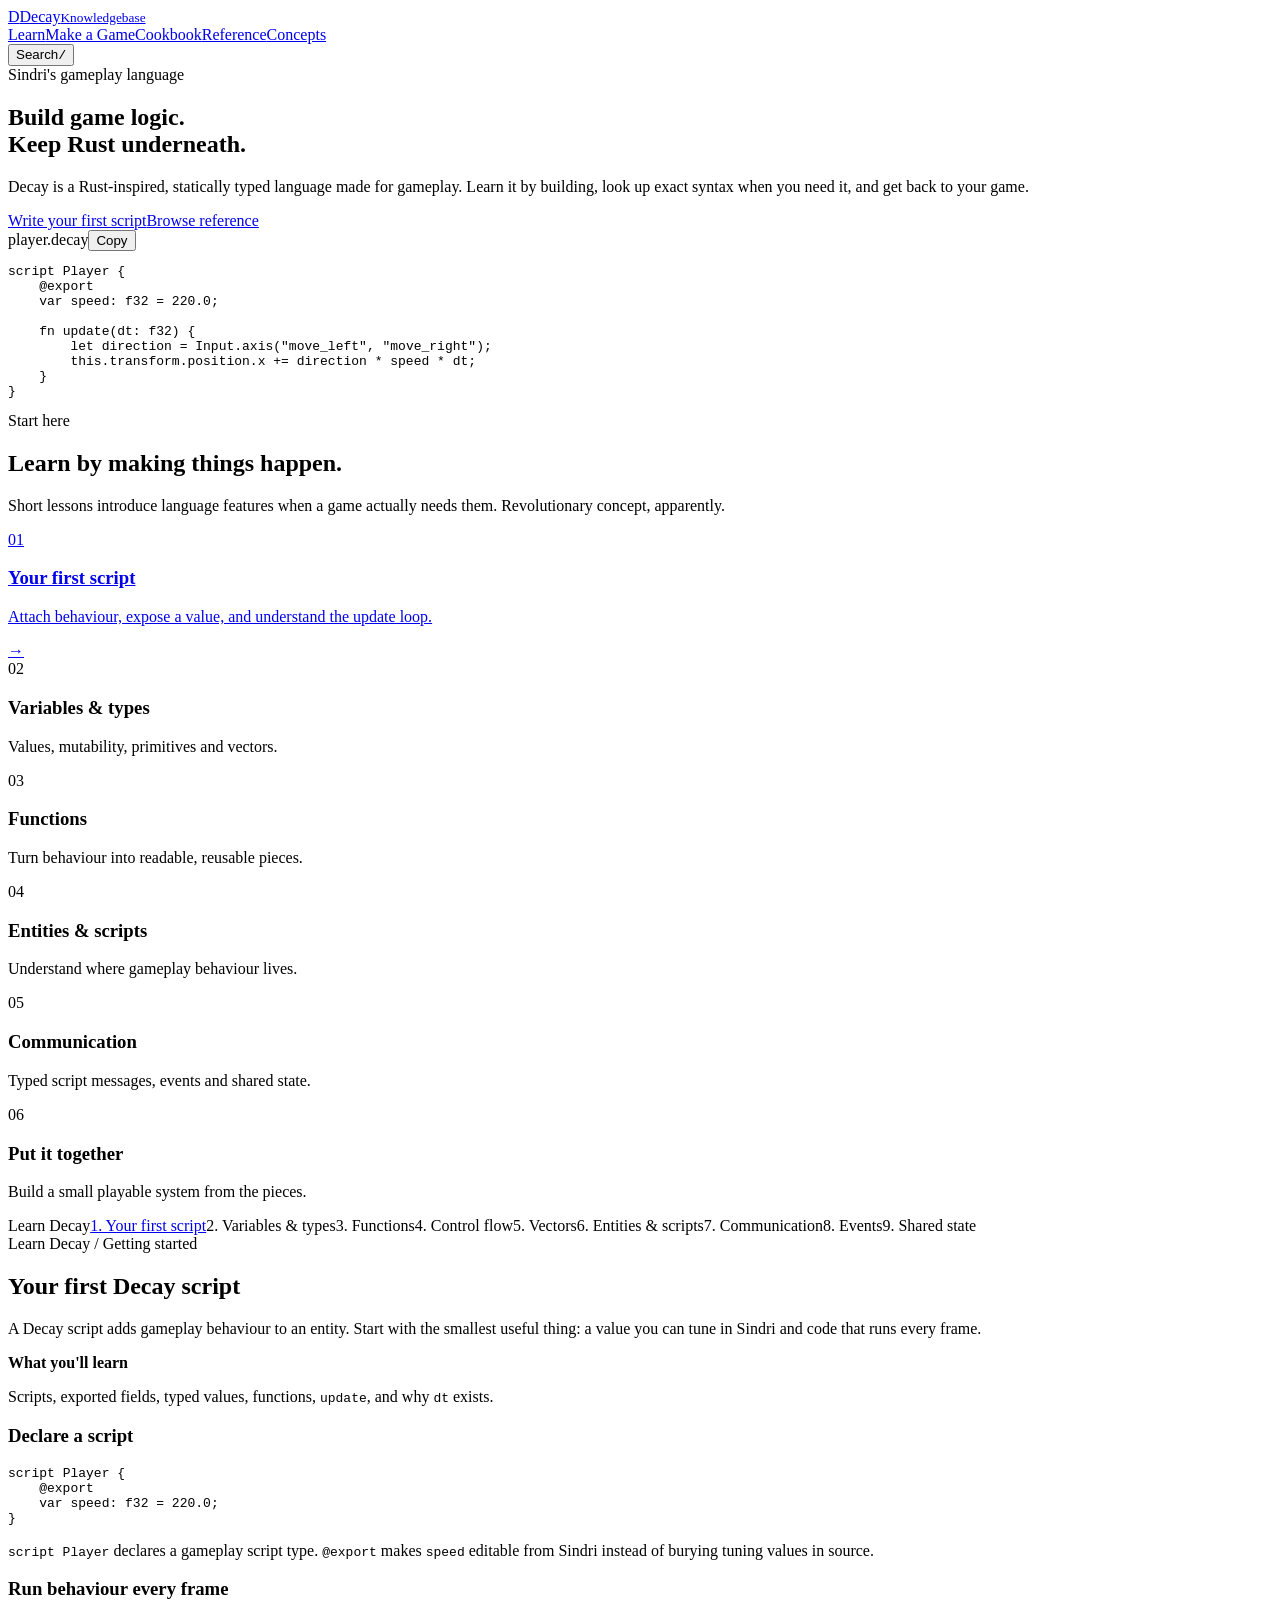
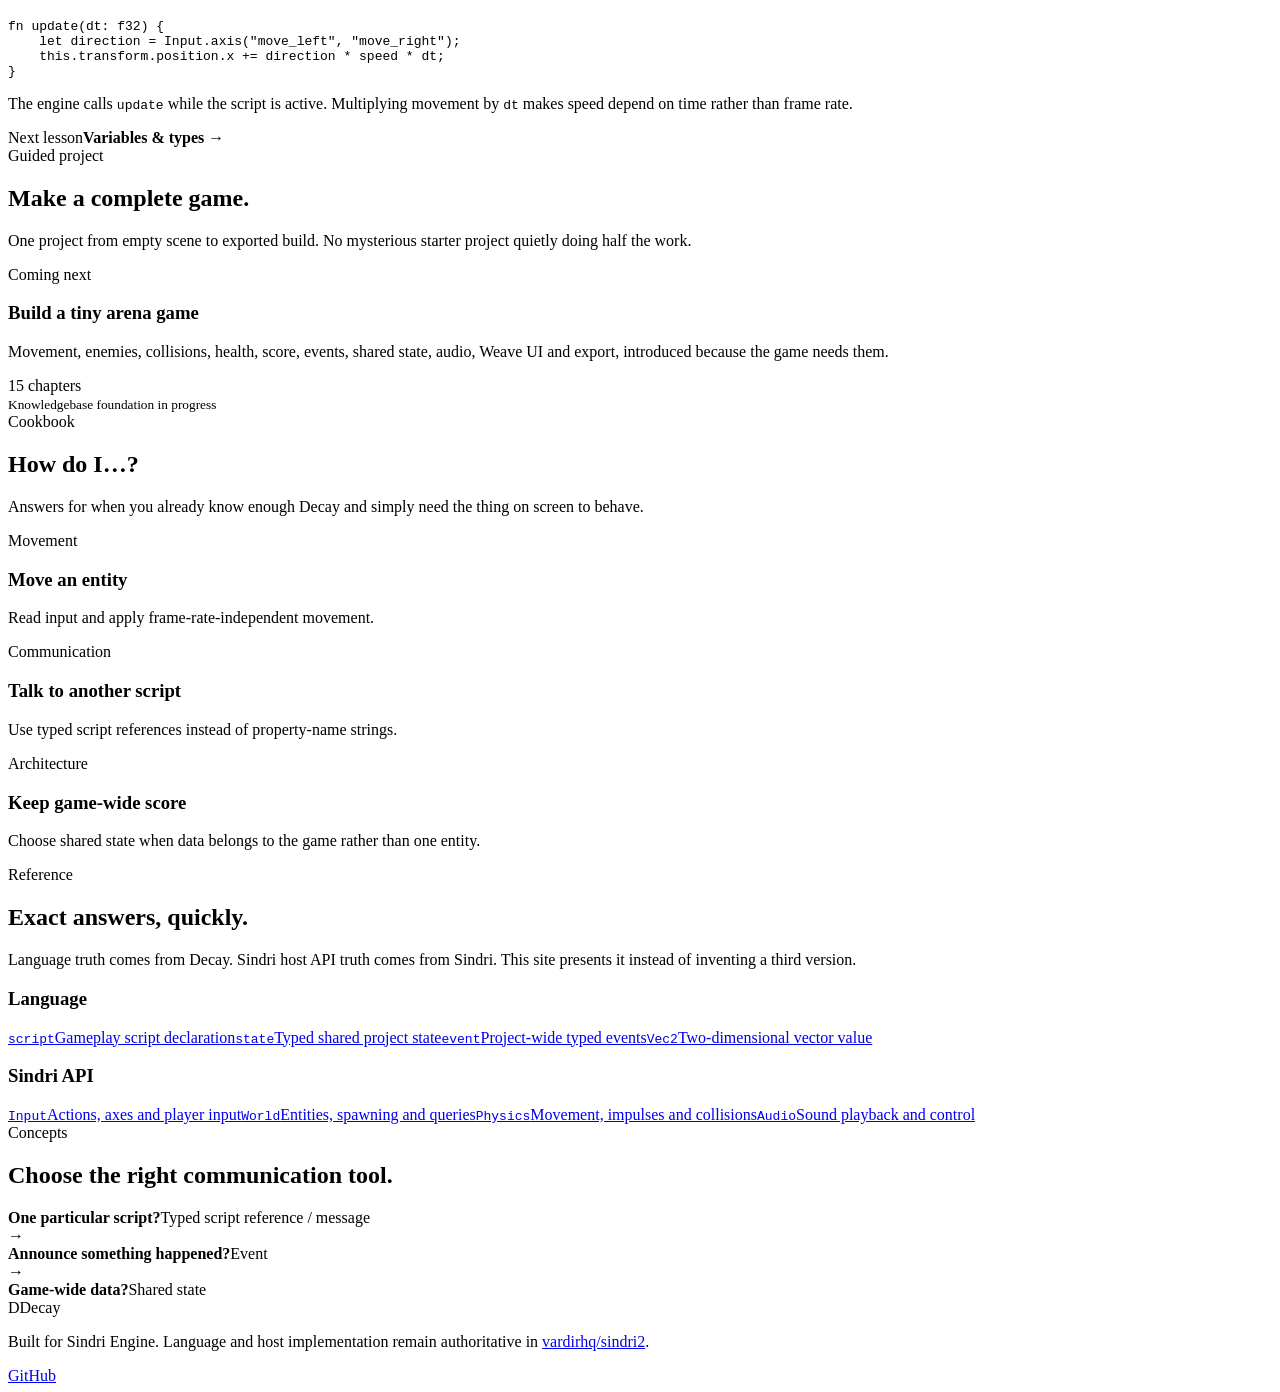
==== index.html @ e2dadb72 "feat: add Decay knowledgebase site shell" ====
<!doctype html>
<html lang="en">
<head>
  <meta charset="utf-8">
  <meta name="viewport" content="width=device-width,initial-scale=1">
  <meta name="description" content="Learn Decay, Sindri Engine's Rust-inspired, statically typed gameplay language.">
  <meta name="theme-color" content="#0b0d12">
  <link rel="canonical" href="https://decay.vardir.no/">
  <link rel="stylesheet" href="./assets/site.css">
  <title>Decay Knowledgebase</title>
</head>
<body>
<header class="topbar">
  <a class="brand" href="#home" aria-label="Decay home"><span class="mark">D</span><span>Decay</span><small>Knowledgebase</small></a>
  <nav aria-label="Primary"><a href="#learn">Learn</a><a href="#game">Make a Game</a><a href="#cookbook">Cookbook</a><a href="#reference">Reference</a><a href="#concepts">Concepts</a></nav>
  <button class="search-trigger" id="searchTrigger" aria-label="Search documentation"><span>Search</span><kbd>/</kbd></button>
</header>

<main>
<section class="hero" id="home">
  <div class="eyebrow">Sindri's gameplay language</div>
  <h1>Build game logic.<br><span>Keep Rust underneath.</span></h1>
  <p class="lede">Decay is a Rust-inspired, statically typed language made for gameplay. Learn it by building, look up exact syntax when you need it, and get back to your game.</p>
  <div class="actions"><a class="button primary" href="#first-script">Write your first script</a><a class="button" href="#reference">Browse reference</a></div>
  <div class="code-window" aria-label="Decay example">
    <div class="code-head"><span>player.decay</span><button data-copy="heroCode">Copy</button></div>
    <pre id="heroCode"><code><span class="kw">script</span> <span class="type">Player</span> {
    <span class="attr">@export</span>
    <span class="kw">var</span> speed: <span class="type">f32</span> = <span class="num">220.0</span>;

    <span class="kw">fn</span> update(dt: <span class="type">f32</span>) {
        <span class="kw">let</span> direction = Input.axis(<span class="str">"move_left"</span>, <span class="str">"move_right"</span>);
        this.transform.position.x += direction * speed * dt;
    }
}</code></pre>
  </div>
</section>

<section class="path-section" id="learn">
  <div class="section-heading"><div><span class="kicker">Start here</span><h2>Learn by making things happen.</h2></div><p>Short lessons introduce language features when a game actually needs them. Revolutionary concept, apparently.</p></div>
  <div class="lesson-grid">
    <a class="lesson featured" href="#first-script"><span class="lesson-no">01</span><div><h3>Your first script</h3><p>Attach behaviour, expose a value, and understand the update loop.</p></div><span class="arrow">→</span></a>
    <article class="lesson"><span class="lesson-no">02</span><div><h3>Variables & types</h3><p>Values, mutability, primitives and vectors.</p></div></article>
    <article class="lesson"><span class="lesson-no">03</span><div><h3>Functions</h3><p>Turn behaviour into readable, reusable pieces.</p></div></article>
    <article class="lesson"><span class="lesson-no">04</span><div><h3>Entities & scripts</h3><p>Understand where gameplay behaviour lives.</p></div></article>
    <article class="lesson"><span class="lesson-no">05</span><div><h3>Communication</h3><p>Typed script messages, events and shared state.</p></div></article>
    <article class="lesson"><span class="lesson-no">06</span><div><h3>Put it together</h3><p>Build a small playable system from the pieces.</p></div></article>
  </div>
</section>

<section class="article-shell" id="first-script">
  <aside><span class="aside-title">Learn Decay</span><a class="active" href="#first-script">1. Your first script</a><span>2. Variables & types</span><span>3. Functions</span><span>4. Control flow</span><span>5. Vectors</span><span>6. Entities & scripts</span><span>7. Communication</span><span>8. Events</span><span>9. Shared state</span></aside>
  <article class="doc">
    <div class="crumb">Learn Decay <span>/</span> Getting started</div>
    <h2>Your first Decay script</h2>
    <p class="intro">A Decay script adds gameplay behaviour to an entity. Start with the smallest useful thing: a value you can tune in Sindri and code that runs every frame.</p>
    <div class="callout"><strong>What you'll learn</strong><p>Scripts, exported fields, typed values, functions, <code>update</code>, and why <code>dt</code> exists.</p></div>
    <h3>Declare a script</h3>
    <pre><code><span class="kw">script</span> <span class="type">Player</span> {
    <span class="attr">@export</span>
    <span class="kw">var</span> speed: <span class="type">f32</span> = <span class="num">220.0</span>;
}</code></pre>
    <p><code>script Player</code> declares a gameplay script type. <code>@export</code> makes <code>speed</code> editable from Sindri instead of burying tuning values in source.</p>
    <h3>Run behaviour every frame</h3>
    <pre><code><span class="kw">fn</span> update(dt: <span class="type">f32</span>) {
    <span class="kw">let</span> direction = Input.axis(<span class="str">"move_left"</span>, <span class="str">"move_right"</span>);
    this.transform.position.x += direction * speed * dt;
}</code></pre>
    <p>The engine calls <code>update</code> while the script is active. Multiplying movement by <code>dt</code> makes speed depend on time rather than frame rate.</p>
    <div class="next"><span>Next lesson</span><strong>Variables & types →</strong></div>
  </article>
</section>

<section class="cards-section" id="game">
  <div class="section-heading"><div><span class="kicker">Guided project</span><h2>Make a complete game.</h2></div><p>One project from empty scene to exported build. No mysterious starter project quietly doing half the work.</p></div>
  <div class="big-card"><div><span class="badge">Coming next</span><h3>Build a tiny arena game</h3><p>Movement, enemies, collisions, health, score, events, shared state, audio, Weave UI and export, introduced because the game needs them.</p></div><div class="progress"><span>15 chapters</span><div><i style="width:13%"></i></div><small>Knowledgebase foundation in progress</small></div></div>
</section>

<section class="cards-section" id="cookbook">
  <div class="section-heading"><div><span class="kicker">Cookbook</span><h2>How do I…?</h2></div><p>Answers for when you already know enough Decay and simply need the thing on screen to behave.</p></div>
  <div class="recipe-grid"><article><span>Movement</span><h3>Move an entity</h3><p>Read input and apply frame-rate-independent movement.</p></article><article><span>Communication</span><h3>Talk to another script</h3><p>Use typed script references instead of property-name strings.</p></article><article><span>Architecture</span><h3>Keep game-wide score</h3><p>Choose shared state when data belongs to the game rather than one entity.</p></article></div>
</section>

<section class="reference-section" id="reference">
  <div class="section-heading"><div><span class="kicker">Reference</span><h2>Exact answers, quickly.</h2></div><p>Language truth comes from Decay. Sindri host API truth comes from Sindri. This site presents it instead of inventing a third version.</p></div>
  <div class="ref-columns"><div><h3>Language</h3><a href="#ref-script"><code>script</code><span>Gameplay script declaration</span></a><a href="#reference"><code>state</code><span>Typed shared project state</span></a><a href="#reference"><code>event</code><span>Project-wide typed events</span></a><a href="#reference"><code>Vec2</code><span>Two-dimensional vector value</span></a></div><div><h3>Sindri API</h3><a href="#reference"><code>Input</code><span>Actions, axes and player input</span></a><a href="#reference"><code>World</code><span>Entities, spawning and queries</span></a><a href="#reference"><code>Physics</code><span>Movement, impulses and collisions</span></a><a href="#reference"><code>Audio</code><span>Sound playback and control</span></a></div></div>
</section>

<section class="concept-section" id="concepts">
  <span class="kicker">Concepts</span><h2>Choose the right communication tool.</h2><div class="decision"><div><strong>One particular script?</strong><span>Typed script reference / message</span></div><b>→</b><div><strong>Announce something happened?</strong><span>Event</span></div><b>→</b><div><strong>Game-wide data?</strong><span>Shared state</span></div></div>
</section>
</main>

<footer><div class="brand"><span class="mark">D</span><span>Decay</span></div><p>Built for Sindri Engine. Language and host implementation remain authoritative in <a href="https://github.com/vardirhq/sindri2">vardirhq/sindri2</a>.</p><a href="https://github.com/vardirhq/decay-knowledge">GitHub</a></footer>

<dialog id="searchDialog"><form method="dialog" class="search-box"><div class="search-input"><span>⌕</span><input id="searchInput" autocomplete="off" placeholder="Search Decay…"><button aria-label="Close">Esc</button></div><div id="searchResults" class="search-results"></div></form></dialog>
<script src="./assets/site.js"></script>
</body>
</html>
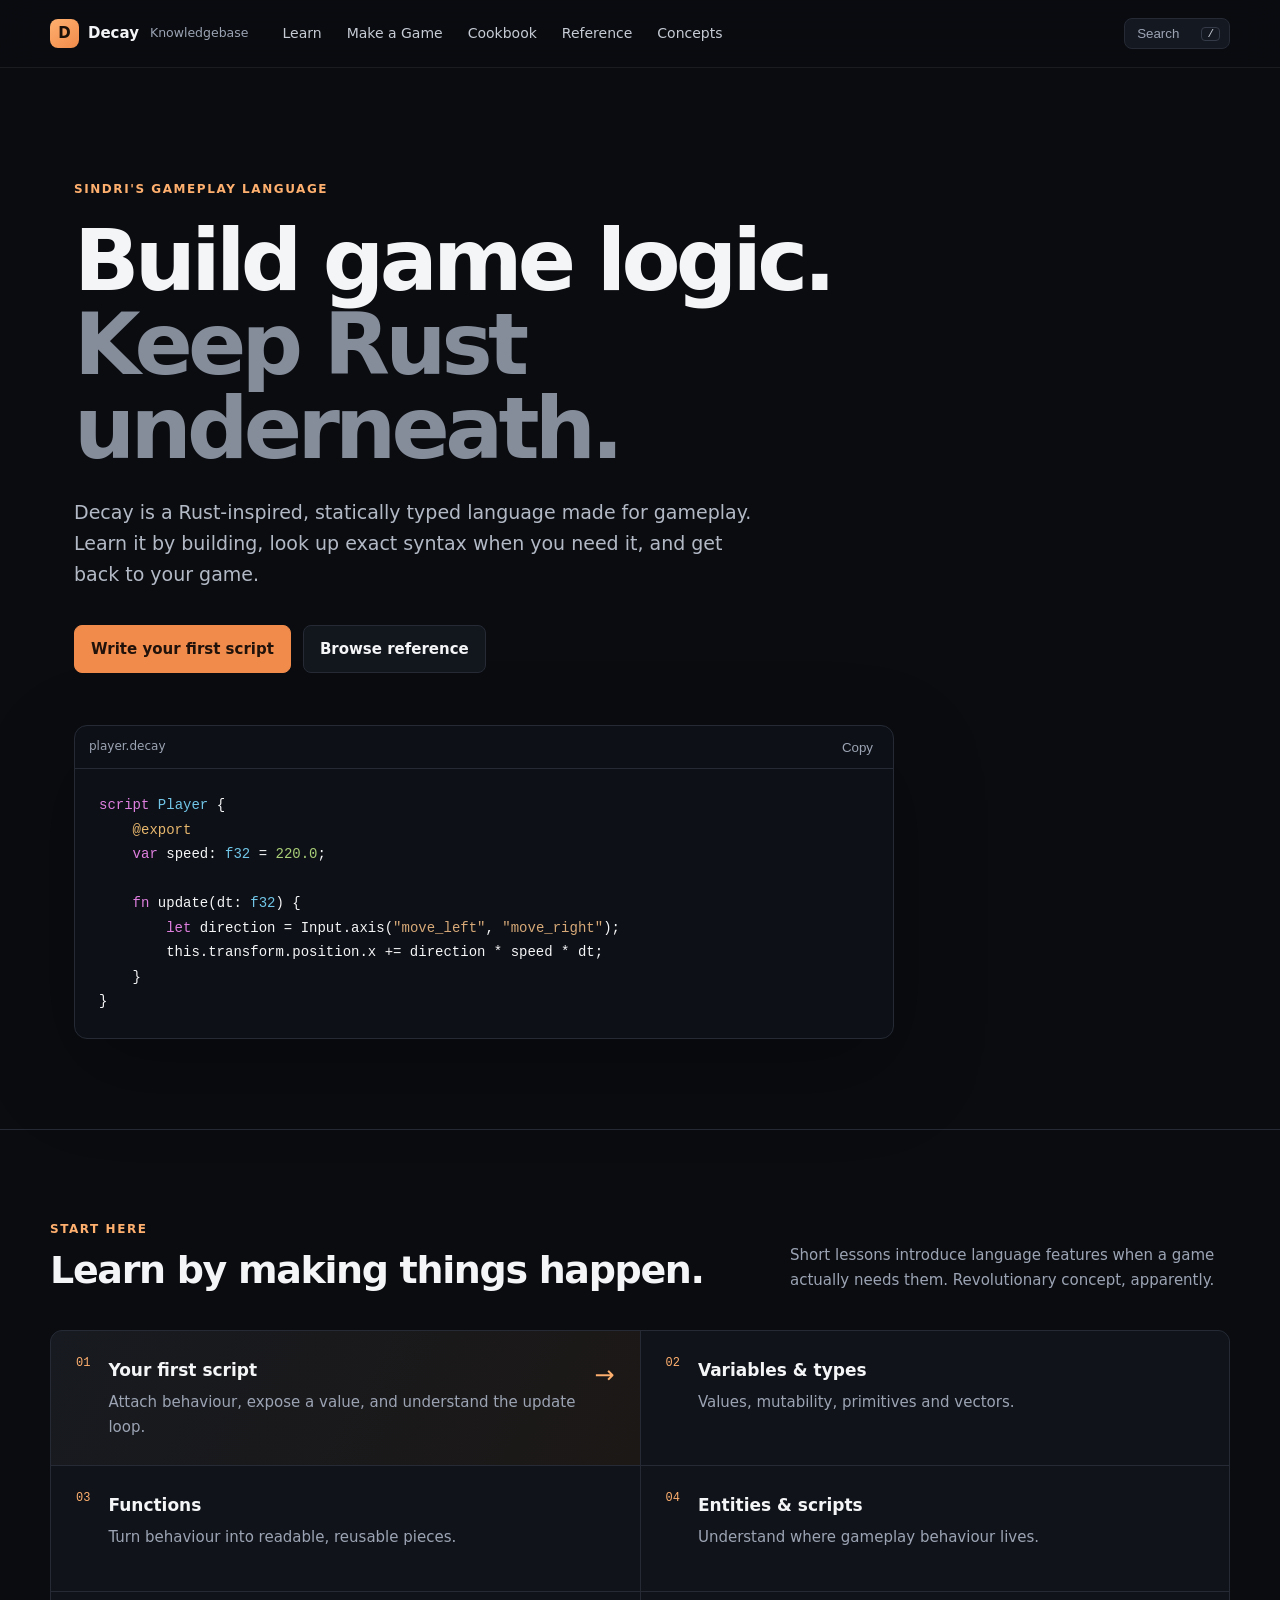
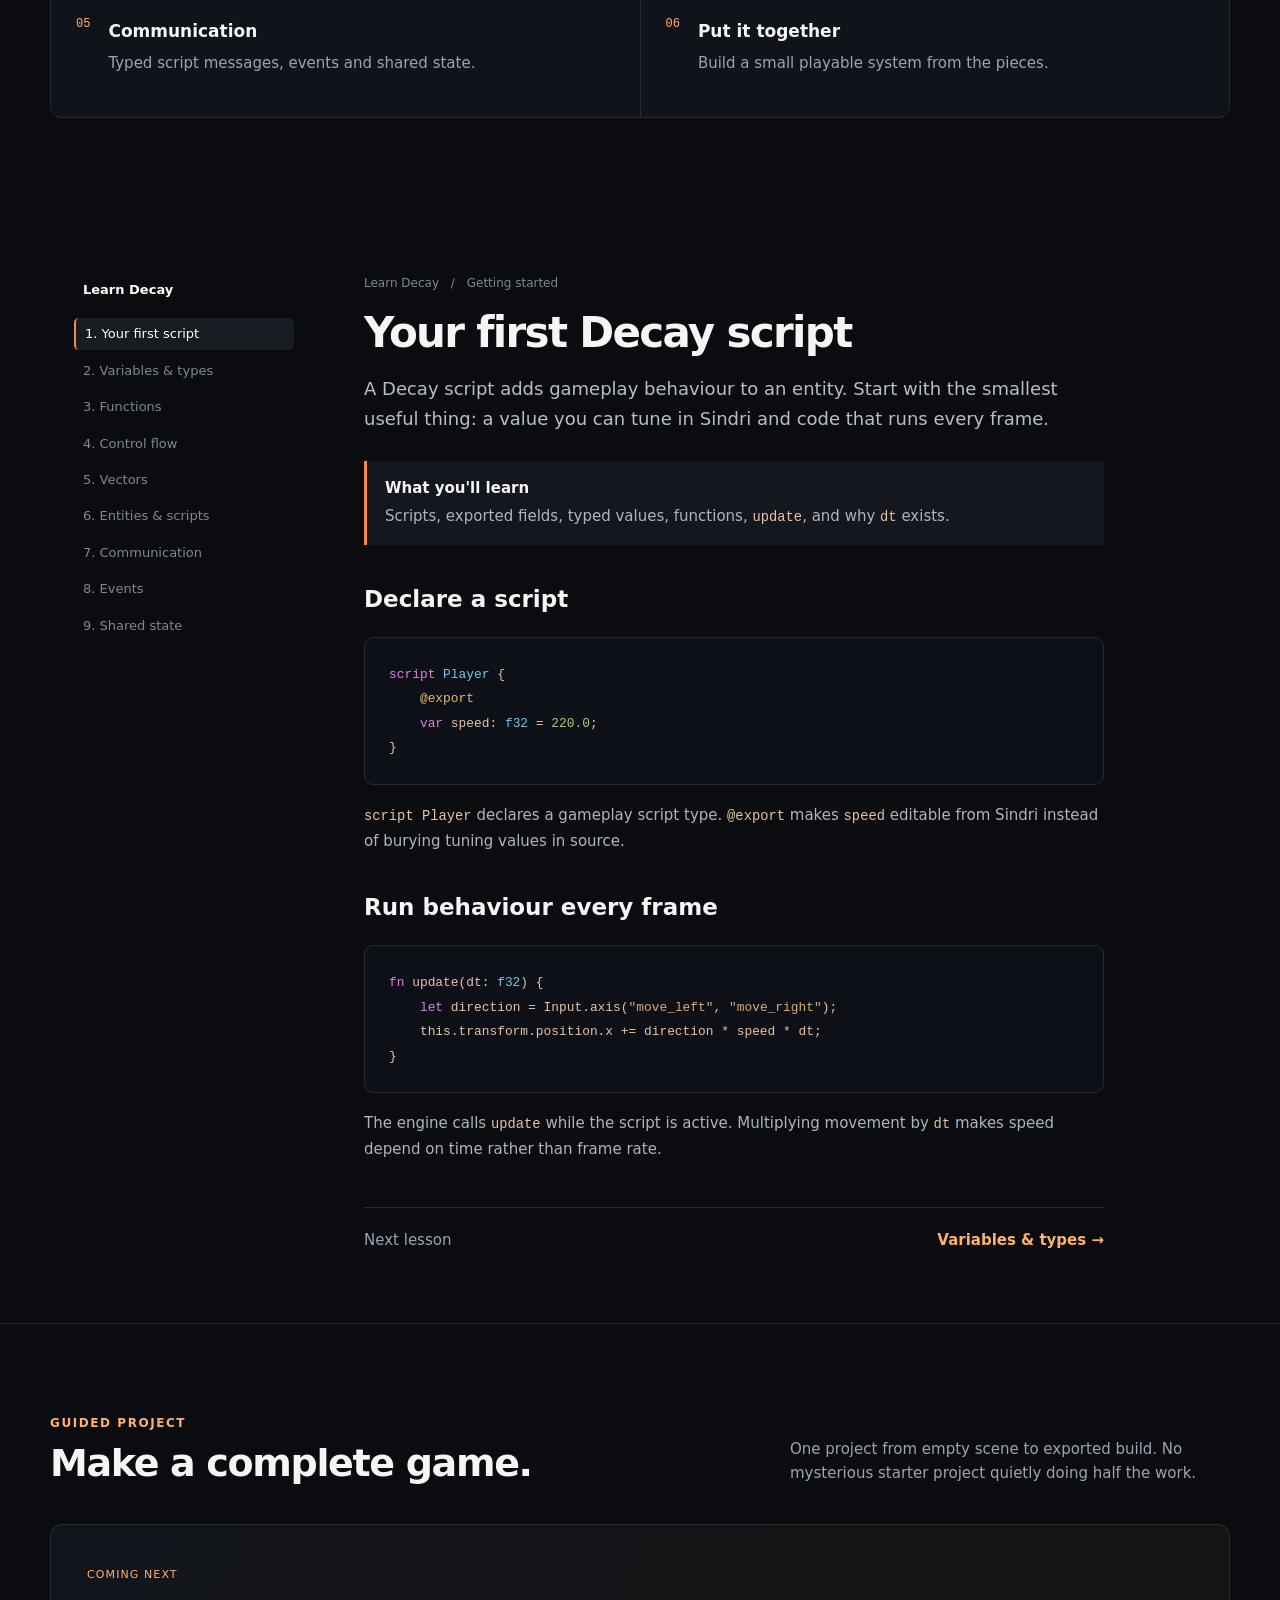
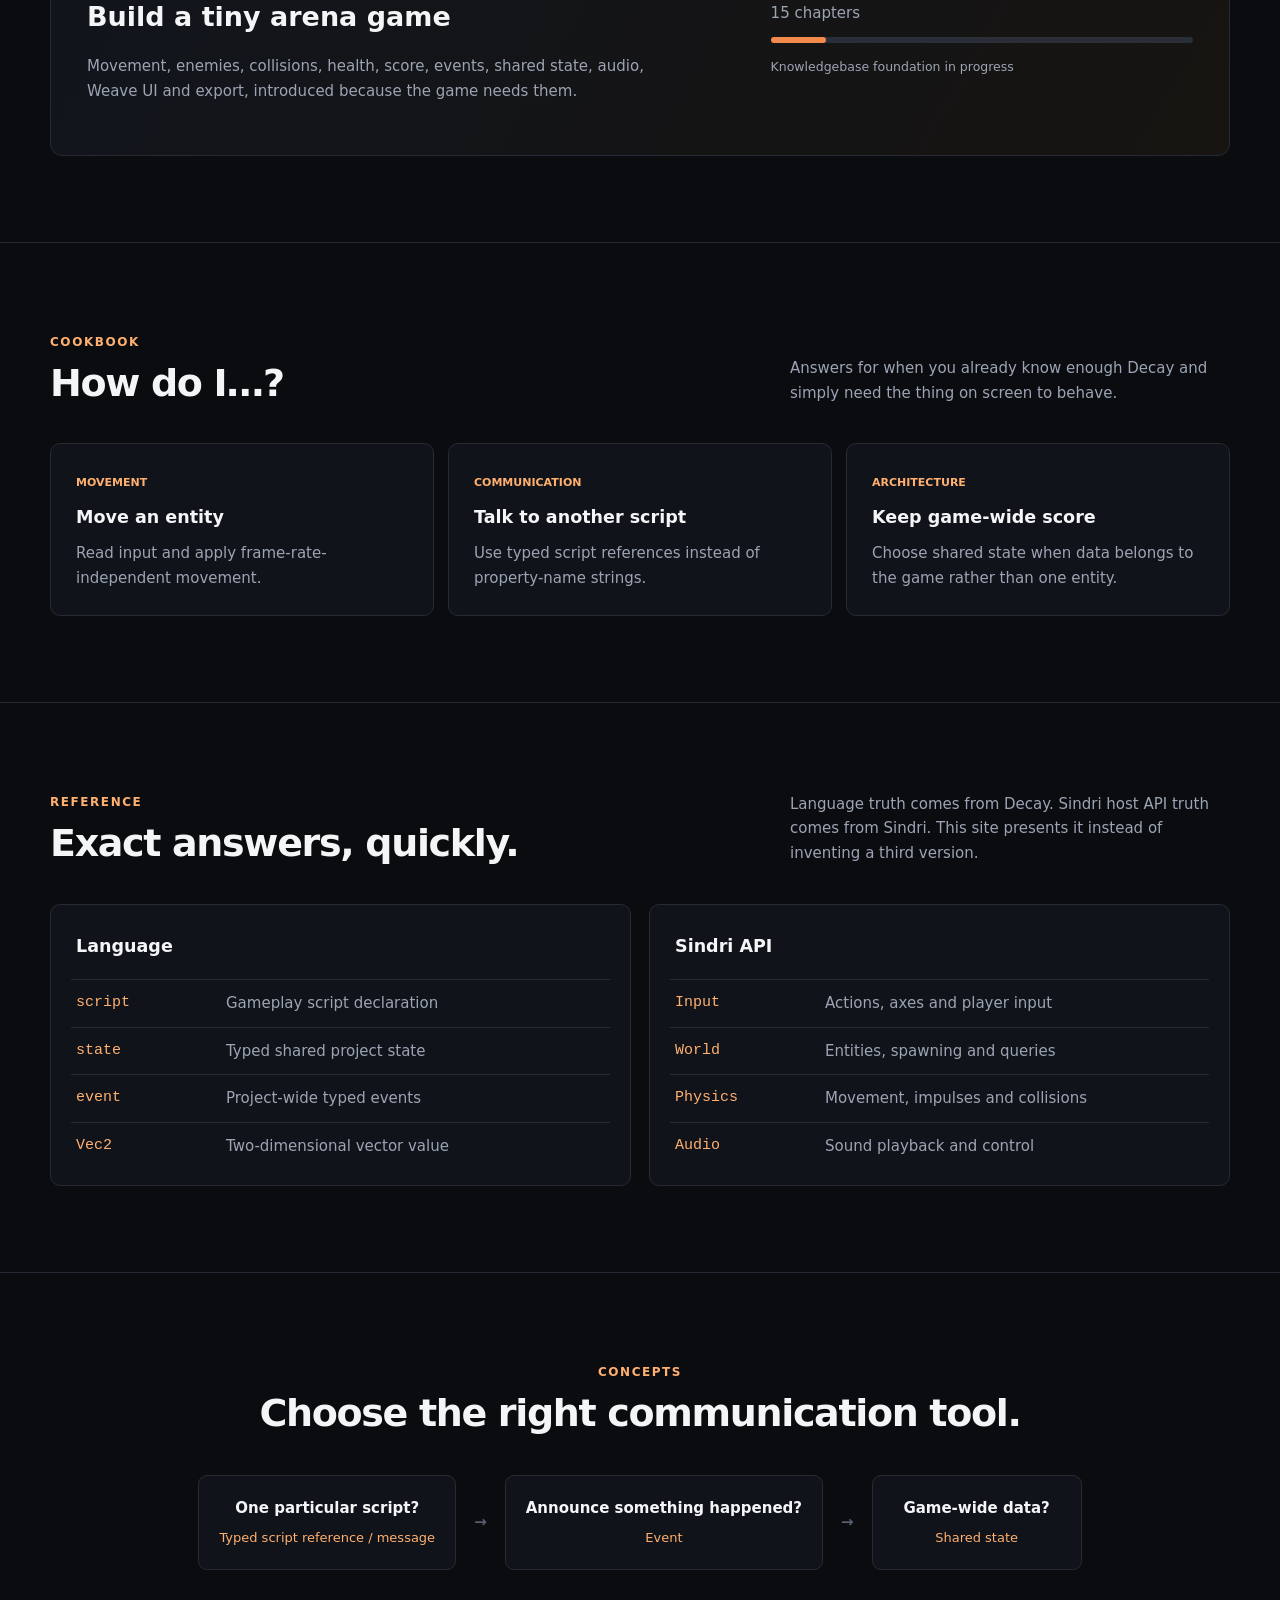
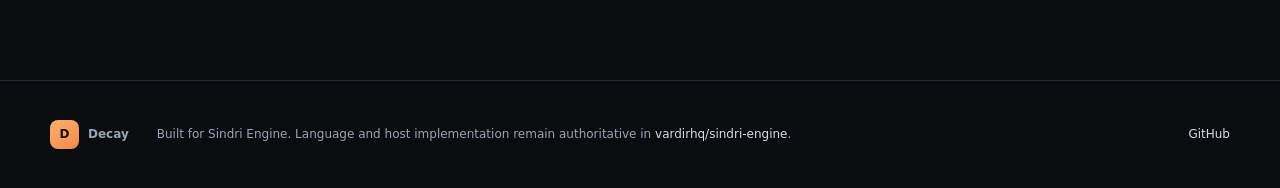
==== commit f84c6869: "fix: update Sindri repository link" ====
--- a/index.html
+++ b/index.html
@@ -91,7 +91,7 @@
 </section>
 </main>
 
-<footer><div class="brand"><span class="mark">D</span><span>Decay</span></div><p>Built for Sindri Engine. Language and host implementation remain authoritative in <a href="https://github.com/vardirhq/sindri2">vardirhq/sindri2</a>.</p><a href="https://github.com/vardirhq/decay-knowledge">GitHub</a></footer>
+<footer><div class="brand"><span class="mark">D</span><span>Decay</span></div><p>Built for Sindri Engine. Language and host implementation remain authoritative in <a href="https://github.com/vardirhq/sindri-engine">vardirhq/sindri-engine</a>.</p><a href="https://github.com/vardirhq/decay-knowledge">GitHub</a></footer>
 
 <dialog id="searchDialog"><form method="dialog" class="search-box"><div class="search-input"><span>⌕</span><input id="searchInput" autocomplete="off" placeholder="Search Decay…"><button aria-label="Close">Esc</button></div><div id="searchResults" class="search-results"></div></form></dialog>
 <script src="./assets/site.js"></script>
--- a/assets/site.css
+++ b/assets/site.css
@@ -0,0 +1 @@
+:root{--bg:#0a0c10;--panel:#101319;--panel2:#151922;--line:#252a35;--text:#f4f5f7;--muted:#9ca4b4;--accent:#f08b4b;--accent2:#ffb06f;--code:#0d1016;--max:1180px}*{box-sizing:border-box}html{scroll-behavior:smooth;scroll-padding-top:84px}body{margin:0;background:var(--bg);color:var(--text);font:15px/1.65 Inter,ui-sans-serif,system-ui,-apple-system,BlinkMacSystemFont,"Segoe UI",sans-serif}a{color:inherit;text-decoration:none}code,pre,kbd{font-family:"SFMono-Regular",Consolas,"Liberation Mono",monospace}.topbar{height:68px;position:sticky;top:0;z-index:20;display:flex;align-items:center;gap:34px;padding:0 max(24px,calc((100vw - var(--max))/2));background:rgba(10,12,16,.88);backdrop-filter:blur(18px);border-bottom:1px solid rgba(255,255,255,.07)}.brand{display:flex;align-items:center;gap:9px;font-weight:720;white-space:nowrap}.brand small{font-weight:500;color:var(--muted);padding-left:2px}.mark{display:grid;place-items:center;width:29px;height:29px;border-radius:8px;background:linear-gradient(145deg,var(--accent2),var(--accent));color:#1c1008;font-weight:900}.topbar nav{display:flex;gap:25px;color:#c6cbd4;font-size:14px;flex:1}.topbar nav a:hover{color:#fff}.search-trigger{display:flex;align-items:center;gap:22px;background:#141821;border:1px solid var(--line);color:var(--muted);border-radius:8px;padding:7px 9px 7px 12px;cursor:pointer}.search-trigger kbd{font-size:11px;border:1px solid #343a47;border-radius:4px;padding:0 5px;color:#c9ced7}.hero{max-width:var(--max);margin:auto;padding:112px 24px 90px;position:relative}.eyebrow,.kicker{color:var(--accent2);font-size:12px;font-weight:800;letter-spacing:.13em;text-transform:uppercase}.hero h1{font-size:clamp(48px,7vw,86px);line-height:.98;letter-spacing:-.055em;margin:18px 0 26px;max-width:950px}.hero h1 span{color:#858d9b}.lede{max-width:680px;color:#b3bac6;font-size:19px;line-height:1.65}.actions{display:flex;gap:12px;margin:34px 0 52px}.button{padding:11px 16px;border:1px solid var(--line);border-radius:8px;background:#12161d;font-weight:700}.button.primary{background:var(--accent);border-color:var(--accent);color:#21130b}.code-window{max-width:820px;border:1px solid var(--line);border-radius:13px;overflow:hidden;background:var(--code);box-shadow:0 30px 90px rgba(0,0,0,.3)}.code-head{height:43px;display:flex;align-items:center;justify-content:space-between;padding:0 14px;border-bottom:1px solid var(--line);color:var(--muted);font-size:12px}.code-head button{background:none;border:0;color:var(--muted);cursor:pointer}.code-window pre,.doc pre{margin:0;padding:24px;overflow:auto;font-size:14px;line-height:1.75}.kw{color:#df7fdf}.type{color:#71c6e8}.attr{color:#e8b76e}.num{color:#a9ce78}.str{color:#d7a978}.path-section,.cards-section,.reference-section,.concept-section{padding:86px max(24px,calc((100vw - var(--max))/2));border-top:1px solid var(--line)}.section-heading{display:flex;justify-content:space-between;align-items:end;gap:40px;margin-bottom:38px}.section-heading h2,.concept-section h2{font-size:38px;line-height:1.15;letter-spacing:-.035em;margin:8px 0 0}.section-heading>p{max-width:440px;color:var(--muted);margin:0}.lesson-grid{display:grid;grid-template-columns:repeat(2,1fr);gap:1px;background:var(--line);border:1px solid var(--line);border-radius:12px;overflow:hidden}.lesson{display:flex;gap:18px;min-height:125px;padding:25px;background:var(--panel)}.lesson.featured{background:linear-gradient(120deg,#171a20,#1c1816)}.lesson-no{font:12px monospace;color:var(--accent2)}.lesson h3{margin:0 0 6px;font-size:17px}.lesson p{margin:0;color:var(--muted)}.lesson .arrow{margin-left:auto;font-size:24px;color:var(--accent2)}.article-shell{max-width:var(--max);margin:70px auto;display:grid;grid-template-columns:220px minmax(0,740px);gap:70px;padding:0 24px}.article-shell aside{display:flex;flex-direction:column;gap:5px;position:sticky;top:96px;align-self:start;color:#7f8796;font-size:13px}.article-shell aside a,.article-shell aside span{padding:5px 9px;border-radius:5px}.article-shell aside .active{background:#171b22;color:#fff;border-left:2px solid var(--accent)}.aside-title{color:#fff!important;font-weight:800;margin-bottom:8px}.doc .crumb{font-size:12px;color:#7e8795}.crumb span{margin:0 8px}.doc h2{font-size:42px;letter-spacing:-.04em;line-height:1.1;margin:16px 0}.doc .intro{font-size:18px;color:#b8bec8}.doc h3{font-size:23px;margin:36px 0 12px}.doc p{color:#aeb5c1}.doc code{font-size:.92em;color:#e6c3a8}.doc pre{border:1px solid var(--line);border-radius:9px;background:var(--code);margin:18px 0}.callout{border-left:3px solid var(--accent);background:#14171d;padding:15px 18px;margin:28px 0}.callout p{margin:3px 0 0}.next{display:flex;justify-content:space-between;border-top:1px solid var(--line);margin-top:45px;padding-top:20px;color:var(--muted)}.next strong{color:var(--accent2)}.big-card{display:grid;grid-template-columns:1.5fr 1fr;gap:50px;padding:36px;border:1px solid var(--line);border-radius:12px;background:linear-gradient(120deg,#11151c,#171411)}.big-card h3{font-size:27px;margin:9px 0}.big-card p{color:var(--muted);max-width:600px}.badge{font-size:11px;text-transform:uppercase;letter-spacing:.1em;color:var(--accent2)}.progress{align-self:center;color:var(--muted)}.progress>div{height:6px;background:#292e38;border-radius:9px;margin:11px 0}.progress i{display:block;height:100%;background:var(--accent);border-radius:9px}.recipe-grid{display:grid;grid-template-columns:repeat(3,1fr);gap:14px}.recipe-grid article{padding:25px;border:1px solid var(--line);border-radius:10px;background:var(--panel)}.recipe-grid span{font-size:11px;color:var(--accent2);text-transform:uppercase;font-weight:800}.recipe-grid h3{margin:9px 0}.recipe-grid p{color:var(--muted);margin:0}.ref-columns{display:grid;grid-template-columns:1fr 1fr;gap:18px}.ref-columns>div{background:var(--panel);border:1px solid var(--line);border-radius:10px;padding:10px 20px 15px}.ref-columns h3{padding:0 5px}.ref-columns a{display:grid;grid-template-columns:150px 1fr;padding:11px 5px;border-top:1px solid var(--line)}.ref-columns a:hover{background:#161b23}.ref-columns code{color:var(--accent2)}.ref-columns span{color:var(--muted)}.concept-section{text-align:center;padding-bottom:110px}.decision{display:flex;align-items:center;justify-content:center;gap:18px;margin-top:40px}.decision div{display:flex;flex-direction:column;gap:6px;padding:20px;border:1px solid var(--line);background:var(--panel);border-radius:9px;min-width:210px}.decision span{color:var(--accent2);font-size:13px}.decision b{color:#596171}footer{border-top:1px solid var(--line);padding:32px max(24px,calc((100vw - var(--max))/2));display:flex;align-items:center;gap:28px;color:var(--muted);font-size:12px}footer p{flex:1}footer a{color:#d8dce3}dialog{width:min(680px,calc(100% - 30px));padding:0;border:1px solid #343a45;border-radius:12px;background:#11151b;color:var(--text);box-shadow:0 30px 100px #000}dialog::backdrop{background:rgba(0,0,0,.65);backdrop-filter:blur(3px)}.search-box{padding:0}.search-input{display:flex;align-items:center;gap:12px;padding:15px;border-bottom:1px solid var(--line)}.search-input input{flex:1;background:none;border:0;outline:0;color:#fff;font:16px inherit}.search-input button{border:1px solid var(--line);background:#181c24;color:var(--muted);border-radius:5px;padding:3px 7px}.search-results{max-height:430px;overflow:auto;padding:8px}.search-result{display:block;padding:11px 12px;border-radius:7px}.search-result:hover,.search-result.active{background:#1a1f28}.search-result strong{display:block}.search-result span{font-size:12px;color:var(--muted)}.empty{padding:30px;text-align:center;color:var(--muted)}@media(max-width:820px){.topbar{padding:0 16px}.topbar nav{display:none}.brand small{display:none}.search-trigger span{display:none}.hero{padding-top:72px}.section-heading{display:block}.section-heading>p{margin-top:16px}.lesson-grid,.recipe-grid,.ref-columns,.big-card{grid-template-columns:1fr}.article-shell{display:block}.article-shell aside{display:none}.decision{flex-direction:column}.decision b{transform:rotate(90deg)}footer{align-items:flex-start;flex-direction:column}.hero h1{font-size:52px}}@media(max-width:520px){.hero h1{font-size:43px}.hero{padding-left:18px;padding-right:18px}.path-section,.cards-section,.reference-section,.concept-section{padding-left:18px;padding-right:18px}.lesson-grid{grid-template-columns:1fr}.actions{flex-direction:column;align-items:stretch}.button{text-align:center}.ref-columns a{grid-template-columns:110px 1fr}.code-window pre{font-size:12px;padding:18px}}
